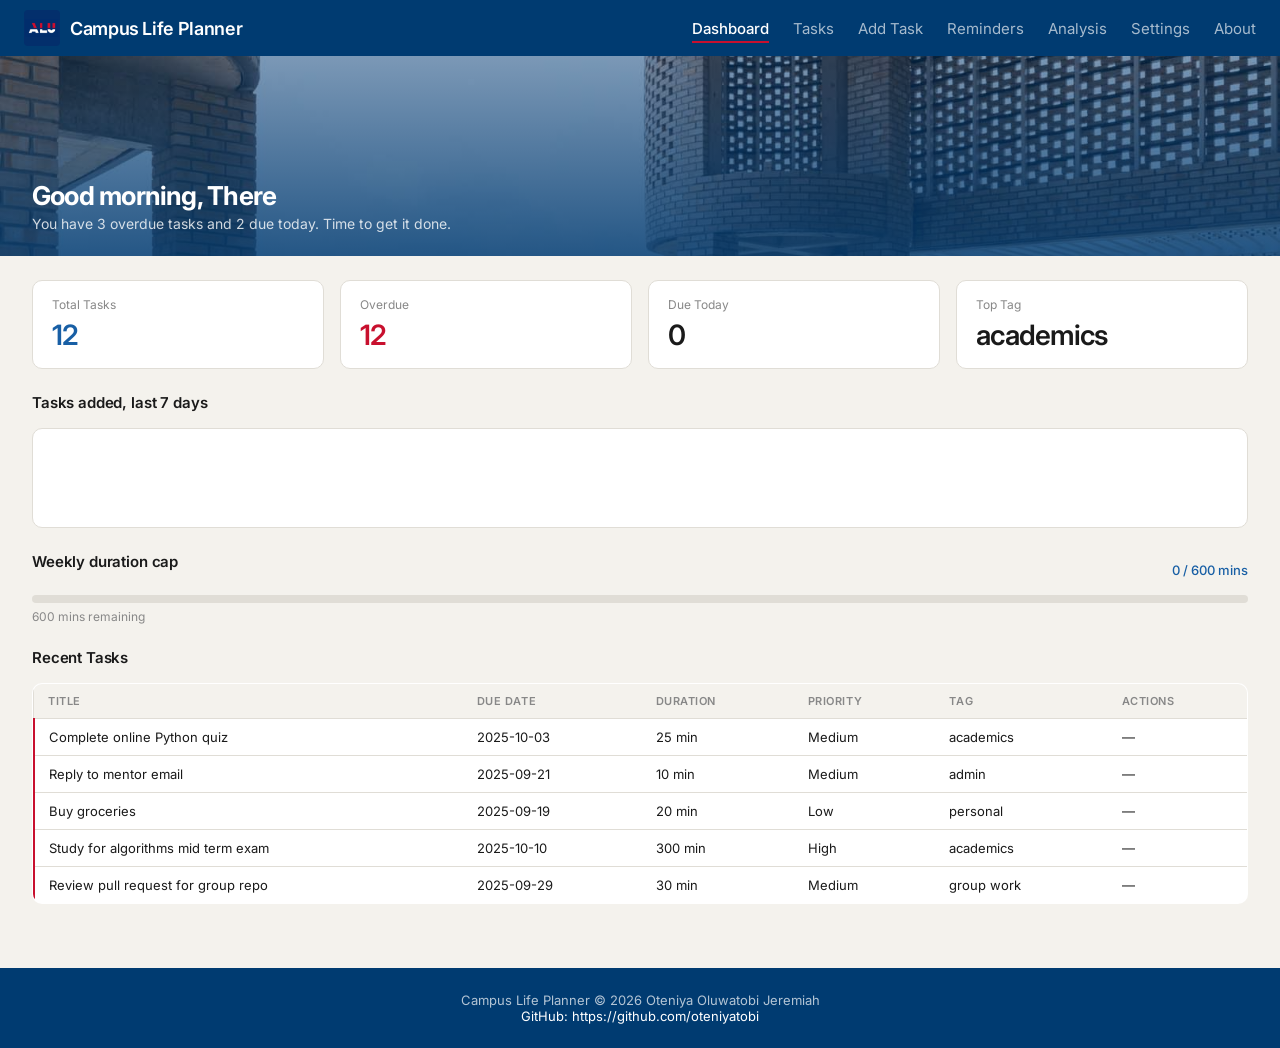
==== index.html @ 58fe84a9 "Rename Index.html to index.html" ====
<!DOCTYPE html>
<html lang="en">

<head>
    <meta charset="UTF-8">
    <meta name="viewport" content="width=device-width, initial-scale=1.0">
    <title>Campus Life Planner</title>
    <link rel="icon" type="image/png" href="images/logo.png">
    <link rel="stylesheet" href="Styles/main.css">
    <link href="https://fonts.googleapis.com/icon?family=Material+Icons" rel="stylesheet">
    <link rel="preconnect" href="https://fonts.googleapis.com">
    <link rel="preconnect" href="https://fonts.gstatic.com" crossorigin>
    <link href="https://fonts.googleapis.com/css2?family=Inter:wght@300;400;500;600;700&display=swap" rel="stylesheet">
    <link rel="stylesheet" href="Styles/responsive.css">
</head>

<body>
    <a href="#main-content" class="skip-link">Skip to content</a>

    <header>
        <nav class="navbar" role="navigation" aria-label="Main navigation">
            <div class="nav-logo">
                <img src="Images/logo.png" alt="ALU logo" class="logo">
                <span class="nav-title">Campus Life Planner</span>
            </div>
            <ul class="nav-links">
                <li><a href="#" class="nav-link active" data-page="dashboard">Dashboard</a></li>
                <li><a href="#" class="nav-link" data-page="tasks">Tasks</a></li>
                <li><a href="#" class="nav-link" data-page="add-task">Add Task</a></li>
                <li><a href="#" class="nav-link" data-page="reminders">Reminders</a></li>
                <li><a href="#" class="nav-link" data-page="analysis">Analysis</a></li>
                <li><a href="#" class="nav-link" data-page="settings">Settings</a></li>
                <li><a href="#" class="nav-link" data-page="about">About</a></li>
            </ul>
        </nav>
    </header>

    <main id="main-content">

        <section id="dashboard" class="page active" aria-label="Dashboard">

            <div class="hero">
                <img src="Images/ALU campus image.jpg" alt="ALU campus" class="hero-img">
                <div class="hero-overlay">
                    <h1 class="hero-greeting">Good morning, There</h1>
                    <p class="hero-sub">You have 3 overdue tasks and 2 due today. Time to get it done.</p>
                </div>
            </div>

            <div class="stats-container">
                <div class="stat-card">
                    <p class="stat-label">Total Tasks</p>
                    <p class="stat-value blue" id="stat-total">0</p>
                </div>
                <div class="stat-card">
                    <p class="stat-label">Overdue</p>
                    <p class="stat-value red" id="stat-overdue">0</p>
                </div>
                <div class="stat-card">
                    <p class="stat-label">Due Today</p>
                    <p class="stat-value" id="stat-today">0</p>
                </div>
                <div class="stat-card">
                    <p class="stat-label">Top Tag</p>
                    <p class="stat-value" id="stat-top-tag">—</p>
                </div>
            </div>

            <div class="chart-container">
                <h2 class="section-title">Tasks added, last 7 days</h2>
                <div class="chart-bars" id="chart-bars">
                </div>
            </div>

            <div class="cap-container">
                <div class="cap-header">
                    <h2 class="section-title">Weekly duration cap</h2>
                    <span class="cap-numbers" id="cap-numbers">0 / 600 mins</span>
                </div>
                <div class="cap-track">
                    <div class="cap-fill" id="cap-fill"></div>
                </div>
                <p class="cap-message" id="cap-message" role="status" aria-live="polite">0 mins remaining</p>
            </div>

            <div class="recent-container">
                <h2 class="section-title">Recent Tasks</h2>
                <table class="task-table" role="table">
                    <thead>
                        <tr>
                            <th scope="col">Title</th>
                            <th scope="col">Due Date</th>
                            <th scope="col">Duration</th>
                            <th scope="col">Priority</th>
                            <th scope="col">Tag</th>
                            <th scope="col">Actions</th>
                        </tr>
                    </thead>
                    <tbody id="recent-tasks-body">
                    </tbody>
                </table>
            </div>
        </section>

        <section id="tasks" class="page" aria-label="All Tasks">

            <div class="page-header">
                <h2 class="page-title">All Tasks</h2>
            </div>

            <div class="tasks-controls">
                <div class="search-wrap">
                    <span class="material-icons search-icon">search</span>
                    <input type="text" id="search-input" class="search-input" placeholder="Search tasks..."
                        aria-label="Search tasks">
                </div>
                <div class="sort-pills">
                    <button class="sort-pill active" data-sort="title">Title A-Z</button>
                    <button class="sort-pill" data-sort="dueDate">Due Date</button>
                    <button class="sort-pill" data-sort="duration">Duration</button>
                    <button class="sort-pill" data-sort="priority">Priority</button>
                    <button class="sort-pill" data-sort="tag">Tag</button>
                </div>
            </div>

            <div class="table-container">
                <table class="task-table" role="table">
                    <thead>
                        <tr>
                            <th scope="col">Title</th>
                            <th scope="col">Due Date</th>
                            <th scope="col">Duration</th>
                            <th scope="col">Priority</th>
                            <th scope="col">Tag</th>
                            <th scope="col">Actions</th>
                        </tr>
                    </thead>
                    <tbody id="tasks-body">
                    </tbody>
                </table>
            </div>
        </section>

        <section id="add-task" class="page" aria-label="Add Task">

            <div class="page-header">
                <h2 class="page-title">Add New Task</h2>
            </div>

            <div class="form-container">
                <form id="task-form" novalidate>

                    <div class="field-wrap">
                        <label for="task-title">Task Title <span aria-hidden="true">*</span></label>
                        <input type="text" id="task-title" name="title" placeholder="Enter task title"
                            aria-required="true" aria-describedby="title-error">
                        <span class="field-error" id="title-error" role="alert"></span>
                    </div>

                    <div class="field-wrap">
                        <label for="task-date">Due Date <span aria-hidden="true">*</span></label>
                        <input type="text" id="task-date" name="dueDate" placeholder="YYYY-MM-DD" aria-required="true"
                            aria-describedby="date-error">
                        <span class="field-error" id="date-error" role="alert"></span>
                    </div>

                    <div class="field-wrap">
                        <label for="task-duration">Duration (minutes) <span aria-hidden="true">*</span></label>
                        <input type="text" id="task-duration" name="duration" placeholder="e.g. 90" aria-required="true"
                            aria-describedby="duration-error">
                        <span class="field-error" id="duration-error" role="alert"></span>
                    </div>

                    <div class="field-wrap">
                        <label for="task-priority">Priority <span aria-hidden="true">*</span></label>
                        <select id="task-priority" name="priority" aria-required="true">
                            <option value="">Select priority</option>
                            <option value="High">High</option>
                            <option value="Medium">Medium</option>
                            <option value="Low">Low</option>
                        </select>
                        <span class="field-error" id="priority-error" role="alert"></span>
                    </div>

                    <div class="field-wrap">
                        <label for="task-tag">Tag <span aria-hidden="true">*</span></label>
                        <input type="text" id="task-tag" name="tag" placeholder="e.g. academics" aria-required="true"
                            aria-describedby="tag-error">
                        <span class="field-error" id="tag-error" role="alert"></span>
                    </div>

                    <div class="field-wrap">
                        <label for="task-reminder">Reminder (optional)</label>
                        <select id="task-reminder" name="reminder">
                            <option value="">No reminder</option>
                            <option value="1">1 day before</option>
                            <option value="2">2 days before</option>
                            <option value="7">1 week before</option>
                        </select>
                    </div>

                    <div class="form-buttons">
                        <button type="submit" class="btn-primary">
                            <span class="material-icons">check</span>
                            Save Task
                        </button>
                        <button type="button" class="btn-ghost" id="cancel-btn">
                            Cancel
                        </button>
                    </div>

                    <p id="form-status" role="status" aria-live="polite"></p>

                </form>
            </div>

        </section>

        <section id="reminders" class="page" aria-label="Reminders">

            <div class="page-banner">
                <img src="Images/ALU campus2.jpg" alt="ALU campus" class="banner-img">
                <div class="banner-overlay">
                    <span class="material-icons banner-icon">notifications</span>
                    <div>
                        <h2 class="banner-title">Reminders</h2>
                        <p class="banner-sub">Stay on top of what is coming up</p>
                    </div>
                </div>
            </div>

            <div class="page-header">
                <h2 class="page-title">Upcoming and Overdue</h2>
            </div>

            <div class="reminders-container">
                <div id="reminders-list"></div>
                <div class="empty-state" id="reminders-empty" style="display:none;">
                    <span class="material-icons empty-icon">notifications_none</span>
                    <p>No reminders yet. Add a task to get started.</p>
                </div>
            </div>

        </section>

        <section id="analysis" class="page" aria-label="Analysis">

            <div class="page-banner">
                <img src="Images/ALU campus2.jpg" alt="ALU campus" class="banner-img">
                <div class="banner-overlay">
                    <span class="material-icons banner-icon">bar_chart</span>
                    <div>
                        <h2 class="banner-title">Analysis</h2>
                        <p class="banner-sub">Patterns from your past tasks</p>
                    </div>
                </div>
            </div>

            <div class="page-header">
                <h2 class="page-title">Your Task History</h2>
            </div>

            <div class="analysis-container">

                <div class="analysis-grid">
                    <div class="analysis-card">
                        <h3 class="card-title">Tasks by Tag</h3>
                        <div id="tag-chart"></div>
                    </div>
                    <div class="analysis-card">
                        <h3 class="card-title">Tasks by Priority</h3>
                        <div id="priority-chart"></div>
                    </div>
                </div>

                <div class="analysis-card full-width">
                    <h3 class="card-title">Completion Trend, last 4 weeks</h3>
                    <div class="chart-bars" id="trend-chart"></div>
                </div>

                <div class="analysis-card full-width">
                    <h3 class="card-title">Overdue History</h3>
                    <table class="task-table" role="table">
                        <thead>
                            <tr>
                                <th scope="col">Title</th>
                                <th scope="col">Due Date</th>
                                <th scope="col">Duration</th>
                                <th scope="col">Priority</th>
                                <th scope="col">Tag</th>
                            </tr>
                        </thead>
                        <tbody id="overdue-body"></tbody>
                    </table>
                    <div class="empty-state" id="overdue-empty" style="display:none;">
                        <span class="material-icons empty-icon">check_circle</span>
                        <p>No overdue tasks. Great job!</p>
                    </div>
                </div>

            </div>

        </section>

        <section id="settings" class="page" aria-label="Settings">

            <div class="page-header">
                <h2 class="page-title">Settings</h2>
            </div>

            <div class="settings-container">

                <!-- Duration Cap -->
                <div class="settings-card">
                    <h3 class="card-title">Weekly Duration Cap</h3>
                    <div class="field-wrap">
                        <label for="cap-input">Cap (minutes)</label>
                        <input type="number" id="cap-input" value="600" min="0">
                    </div>
                    <button class="btn-primary" id="save-cap-btn">
                        <span class="material-icons">save</span>
                        Save Cap
                    </button>
                </div>

                <!-- Export -->
                <div class="settings-card">
                    <h3 class="card-title">Export Tasks</h3>
                    <p>Download all your tasks as a JSON file.</p>
                    <button class="btn-primary" id="export-btn">
                        <span class="material-icons">download</span>
                        Export JSON
                    </button>
                </div>

                <!-- Import -->
                <div class="settings-card">
                    <h3 class="card-title">Import Tasks</h3>
                    <p>Load tasks from a JSON file. This will replace your current tasks.</p>
                    <input type="file" id="import-input" accept=".json" style="display:none">
                    <button class="btn-primary" id="import-btn">
                        <span class="material-icons">upload</span>
                        Import JSON
                    </button>
                    <p id="import-status" role="status" aria-live="polite"></p>
                </div>

            </div>

        </section>

        <section id="about" class="page" aria-label="About">

            <div class="page-banner">
                <img src="Images/ALU campus image.jpg" alt="ALU campus" class="banner-img">
                <div class="banner-overlay">
                    <span class="material-icons banner-icon">info</span>
                    <div>
                        <h2 class="banner-title">About</h2>
                        <p class="banner-sub">Campus Life Planner</p>
                    </div>
                </div>
            </div>

            <div class="about-container">

                <div class="about-card">
                    <h3 class="card-title">What is this?</h3>
                    <p>Campus Life Planner is a task management app built specifically for university students. It helps
                        you track assignments, events, and personal tasks, all in one place, with no sign-up required.
                    </p>
                </div>

                <div class="about-card">
                    <h3 class="card-title">Why I built it</h3>
                    <p>This app was built as a summative assignment for the Frontend Web Development module at African
                        Leadership University (ALU), Kigali, Rwanda. The goal was to build a fully functional,
                        accessible, and responsive web app using only vanilla HTML, CSS, and JavaScript.</p>
                </div>

                <div class="about-card">
                    <h3 class="card-title">Developer</h3>
                    <p><strong>Oteniya Oluwatobi Jeremiah</strong></p>
                    <p>Software Engineering Student @ African Leadership University</p>
                    <p>GitHub: <a href="https://github.com/oteniyatobi" target="_blank">github.com/oteniyatobi</a></p>
                    <p>Email: t.oteniya@alustudent.com</p>
                </div>

            </div>

        </section>

    </main>

    <footer>
        <p>Campus Life Planner &copy; 2026 Oteniya Oluwatobi Jeremiah</p>
        <p>
            <a href="https://github.com/oteniyatobi">GitHub: https://github.com/oteniyatobi</a>
        </p>
    </footer>

    <script type="module" src="Scripts/main.js"></script>
</body>

</html>
---- Styles/main.css ----
* {
  margin: 0;
  padding: 0;
  box-sizing: border-box;
}

body {
  font-family: 'Inter', -apple-system, BlinkMacSystemFont, sans-serif;
  font-size: 14px;
  background: #F4F2ED;
  color: #1a1a1a;
  -webkit-font-smoothing: antialiased; 
}

@import url('https://fonts.googleapis.com/css2?family=Inter:wght@300;400;500;600;700&display=swap');

.skip-link {
  position: absolute;
  top: -100%;
  left: 1rem;
  background: #C8102E;
  color: #fff;
  padding: 0.5rem 1rem;
  border-radius: 4px;
  font-size: 18px;
  z-index: 9999;
}

.skip-link:focus {
  top: 1rem;
}

.navbar {
  background: #003B71;
  height: 56px;
  display: flex;
  align-items: center;
  justify-content: space-between;
  padding: 0 1.5rem;
  position: sticky;
  top: 0;
  z-index: 100;
}

.nav-logo {
  display: flex;
  align-items: center;
  gap: 10px;
}

.logo {
  width: 36px;
  height: 36px;
  object-fit: contain;
  border-radius: 4px;
}

.nav-title {
  color: #fff;
  font-size: 18px;
  font-weight: 600;
  letter-spacing: -0.02em;
}

.nav-links {
  display: flex;
  list-style: none;
  gap: 1.5rem;
  align-items: center;
}

.nav-link {
  color: rgba(255, 255, 255, 0.65);
  text-decoration: none;
  font-size: 15px;
  font-weight: 400;
  padding-bottom: 3px;
  transition: color 0.2s;
}

.nav-link:hover {
  color: #fff;
}

.nav-link.active {
  color: #fff;
  font-weight: 500;
  border-bottom: 2px solid #C8102E;
}

.page {
  display: none;
}

.page.active {
  display: block;
}

.hero {
  position: relative;
  height: 200px;
  overflow: hidden;
}

.hero-img {
  width: 100%;
  height: 100%;
  object-fit: cover;
  object-position: center 40%;
}

.hero-overlay {
  position: absolute;
  inset: 0;
  background: linear-gradient(to bottom, rgba(0,59,113,0.5) 0%, rgba(0,59,113,0.85) 100%);
  display: flex;
  flex-direction: column;
  justify-content: flex-end;
  padding: 1.5rem 2rem;
}

.hero-greeting {
  font-size: 26px;
  font-weight: 700;
  color: #fff;
  letter-spacing: -0.03em;
  margin-bottom: 4px;
}

.hero-sub {
  font-size: 14px;
  color: rgba(255, 255, 255, 0.8);
}

/*STAT CARDS*/
.stats-container {
  display: grid;
  grid-template-columns: repeat(4, 1fr);
  gap: 1rem;
  padding: 1.5rem 2rem;
}

.stat-card {
  background: #fff;
  border: 0.5px solid #e0ddd6;
  border-radius: 10px;
  padding: 1rem 1.2rem;
}

.stat-label {
  font-size: 12px;
  color: #888;
  margin-bottom: 6px;
}

.stat-value {
  font-size: 28px;
  font-weight: 600;
  color: #1a1a1a;
  letter-spacing: -0.03em;
}

.stat-value.blue {
  color: #185FA5;
}

.stat-value.red {
  color: #C8102E;
}
/* CHART */
.chart-container {
  padding: 0 2rem 1.5rem;
}

.section-title {
  font-size: 15px;
  font-weight: 600;
  color: #1a1a1a;
  margin-bottom: 1rem;
  letter-spacing: -0.01em;
}

.chart-bars {
  display: flex;
  align-items: flex-end;
  gap: 8px;
  height: 100px;
  background: #fff;
  border: 0.5px solid #e0ddd6;
  border-radius: 10px;
  padding: 1rem;
}

/*CAP BAR*/
.cap-container {
  padding: 0 2rem 1.5rem;
}

.cap-header {
  display: flex;
  justify-content: space-between;
  align-items: center;
  margin-bottom: 8px;
}

.cap-numbers {
  font-size: 13px;
  font-weight: 500;
  color: #185FA5;
}

.cap-track {
  height: 8px;
  background: #e0ddd6;
  border-radius: 4px;
  overflow: hidden;
  margin-bottom: 6px;
}

.cap-fill {
  height: 100%;
  width: 0%;
  background: #185FA5;
  border-radius: 4px;
  transition: width 0.4s ease;
}

.cap-message {
  font-size: 12px;
  color: #888;
}

/*RECENT TASKS TABLE*/
.recent-container {
  padding: 0 2rem 2rem;
}

.task-table {
  width: 100%;
  border-collapse: collapse;
  background: #fff;
  border: 0.5px solid #e0ddd6;
  border-radius: 10px;
  overflow: hidden;
}

.task-table th {
  background: #F4F2ED;
  padding: 10px 14px;
  text-align: left;
  font-size: 11px;
  font-weight: 600;
  color: #888;
  text-transform: uppercase;
  letter-spacing: 0.05em;
}

.task-table td {
  padding: 10px 14px;
  font-size: 13px;
  color: #1a1a1a;
  border-top: 0.5px solid #e0ddd6;
}

.task-table tr:hover td {
  background: #F4F2ED;
}

/*PAGE HEADER*/
.page-header {
  padding: 1.5rem 2rem 0;
}

.page-title {
  font-size: 22px;
  font-weight: 700;
  color: #1a1a1a;
  letter-spacing: -0.02em;
}

/*TASKS CONTROLS*/
.tasks-controls {
  display: flex;
  align-items: center;
  justify-content: space-between;
  padding: 1rem 2rem;
  gap: 1rem;
}

.search-wrap {
  position: relative;
  flex: 1;
  max-width: 400px;
}

.search-icon {
  position: absolute;
  left: 10px;
  top: 50%;
  transform: translateY(-50%);
  color: #888;
  font-size: 18px;
}

.search-input {
  width: 100%;
  height: 38px;
  border: 0.5px solid #e0ddd6;
  border-radius: 8px;
  padding: 0 10px 0 36px;
  font-size: 14px;
  font-family: 'Inter', sans-serif;
  background: #fff;
  color: #1a1a1a;
  outline: none;
  transition: border-color 0.2s;
}

.search-input:focus {
  border-color: #003B71;
}

/*SORT PILLS*/
.sort-pills {
  display: flex;
  gap: 6px;
  flex-wrap: wrap;
}

.sort-pill {
  font-size: 12px;
  padding: 5px 12px;
  border-radius: 20px;
  border: 0.5px solid #e0ddd6;
  background: #fff;
  color: #888;
  cursor: pointer;
  font-family: 'Inter', sans-serif;
  transition: all 0.2s;
}

.sort-pill:hover {
  border-color: #003B71;
  color: #003B71;
}

.sort-pill.active {
  background: #003B71;
  color: #fff;
  border-color: #003B71;
}

/*TABLE CONTAINER*/
.table-container {
  padding: 0 2rem 2rem;
}
/* ===== FORM ===== */
.form-container {
  padding: 1.5rem 2rem;
  max-width: 600px;
}

.field-wrap {
  display: flex;
  flex-direction: column;
  gap: 5px;
  margin-bottom: 1.2rem;
}

.field-wrap label {
  font-size: 13px;
  font-weight: 500;
  color: #1a1a1a;
}

.field-wrap input,
.field-wrap select {
  height: 40px;
  border: 0.5px solid #e0ddd6;
  border-radius: 8px;
  padding: 0 12px;
  font-size: 14px;
  font-family: 'Inter', sans-serif;
  background: #fff;
  color: #1a1a1a;
  outline: none;
  transition: border-color 0.2s;
}

.field-wrap input:focus,
.field-wrap select:focus {
  border-color: #003B71;
}

.field-error {
  font-size: 11px;
  color: #C8102E;
  min-height: 16px;
}

/* ===== BUTTONS ===== */
.form-buttons {
  display: flex;
  gap: 10px;
  margin-top: 1.5rem;
}

.btn-primary {
  display: flex;
  align-items: center;
  gap: 6px;
  background: #C8102E;
  color: #fff;
  border: none;
  border-radius: 8px;
  padding: 10px 20px;
  font-size: 14px;
  font-weight: 500;
  font-family: 'Inter', sans-serif;
  cursor: pointer;
  transition: background 0.2s;
}

.btn-primary:hover {
  background: #a50d26;
}

.btn-primary .material-icons {
  font-size: 18px;
}

.btn-ghost {
  background: transparent;
  color: #888;
  border: 0.5px solid #e0ddd6;
  border-radius: 8px;
  padding: 10px 20px;
  font-size: 14px;
  font-family: 'Inter', sans-serif;
  cursor: pointer;
  transition: all 0.2s;
}

.btn-ghost:hover {
  border-color: #003B71;
  color: #003B71;
}

/* ===== FOOTER ===== */
footer {
  background: #003B71;
  color: rgba(255, 255, 255, 0.7);
  text-align: center;
  padding: 1.5rem 2rem;
  font-size: 13px;
  margin-top: 2rem;
}

footer a {
  color: #fff;
  text-decoration: none;
}

footer a:hover {
  text-decoration: underline;
}

/* ===== PAGE BANNER ===== */
.page-banner {
  position: relative;
  height: 120px;
  overflow: hidden;
}

.banner-img {
  width: 100%;
  height: 100%;
  object-fit: cover;
  object-position: center 60%;
}

.banner-overlay {
  position: absolute;
  inset: 0;
  background: linear-gradient(to bottom, rgba(0,59,113,0.5) 0%, rgba(0,59,113,0.85) 100%);
  display: flex;
  align-items: center;
  padding: 0 2rem;
  gap: 1rem;
}

.banner-icon {
  font-size: 32px;
  color: #fff;
}

.banner-title {
  font-size: 18px;
  font-weight: 600;
  color: #fff;
}

.banner-sub {
  font-size: 12px;
  color: rgba(255,255,255,0.75);
}

/* ===== REMINDERS ===== */
.reminders-container {
  padding: 0 2rem 2rem;
}

.reminder-card {
  background: #fff;
  border: 0.5px solid #e0ddd6;
  border-left: 3px solid #C8102E;
  border-radius: 10px;
  padding: 0.75rem 1rem;
  margin-bottom: 8px;
  display: flex;
  align-items: center;
  gap: 12px;
}

.reminder-card.upcoming {
  border-left-color: #185FA5;
}

.reminder-card.done {
  opacity: 0.5;
  border-left-color: #e0ddd6;
}

.reminder-icon {
  width: 36px;
  height: 36px;
  border-radius: 50%;
  background: rgba(200,16,46,0.1);
  display: flex;
  align-items: center;
  justify-content: center;
  color: #C8102E;
  flex-shrink: 0;
}

.reminder-icon.blue {
  background: rgba(24,95,165,0.1);
  color: #185FA5;
}

.reminder-body {
  flex: 1;
}

.reminder-title {
  font-size: 13px;
  font-weight: 500;
  color: #1a1a1a;
  margin-bottom: 2px;
}

.reminder-sub {
  font-size: 11px;
  color: #888;
}

.reminder-time {
  font-size: 11px;
  color: #888;
  flex-shrink: 0;
}

/* ===== EMPTY STATE ===== */
.empty-state {
  text-align: center;
  padding: 3rem;
  color: #888;
}

.empty-icon {
  font-size: 48px;
  color: #e0ddd6;
  display: block;
  margin-bottom: 0.5rem;
}
/* ===== ANALYSIS ===== */
.analysis-container {
  padding: 0 2rem 2rem;
}

.analysis-grid {
  display: grid;
  grid-template-columns: 1fr 1fr;
  gap: 1rem;
  margin-bottom: 1rem;
}

.analysis-card {
  background: #fff;
  border: 0.5px solid #e0ddd6;
  border-radius: 10px;
  padding: 1.2rem;
}

.analysis-card.full-width {
  grid-column: 1 / -1;
  margin-bottom: 1rem;
}

.card-title {
  font-size: 13px;
  font-weight: 600;
  color: #1a1a1a;
  margin-bottom: 1rem;
  letter-spacing: -0.01em;
}

/* Priority bars */
.priority-bar-wrap {
  margin-bottom: 10px;
}

.priority-bar-label {
  display: flex;
  justify-content: space-between;
  font-size: 12px;
  color: #888;
  margin-bottom: 4px;
}

.priority-track {
  height: 6px;
  background: #e0ddd6;
  border-radius: 3px;
  overflow: hidden;
}

.priority-fill {
  height: 100%;
  border-radius: 3px;
}

.priority-fill.high { background: #C8102E; }
.priority-fill.medium { background: #BA7517; }
.priority-fill.low { background: #185FA5; }

/* ===== ABOUT ===== */
.about-container {
  padding: 1.5rem 2rem 2rem;
  display: flex;
  flex-direction: column;
  gap: 1rem;
  max-width: 700px;
}

.about-card {
  background: #fff;
  border: 0.5px solid #e0ddd6;
  border-radius: 10px;
  padding: 1.2rem;
}

.about-card p {
  font-size: 14px;
  color: #444;
  line-height: 1.7;
  margin-bottom: 6px;
}

.about-card a {
  color: #003B71;
  text-decoration: none;
}

.about-card a:hover {
  text-decoration: underline;
}
/* ===== HIGHLIGHT ===== */
mark {
  background: #FFF3CD;
  color: #1a1a1a;
  padding: 1px 2px;
  border-radius: 2px;
}
/* ===== SETTINGS ===== */
.settings-container {
  padding: 1.5rem 2rem 2rem;
  display: flex;
  flex-direction: column;
  gap: 1rem;
  max-width: 600px;
}

.settings-card {
  background: #fff;
  border: 0.5px solid #e0ddd6;
  border-radius: 10px;
  padding: 1.2rem;
}

.settings-card p {
  font-size: 13px;
  color: #888;
  margin-bottom: 1rem;
}

.settings-card input[type="number"] {
  width: 150px;
}
/* ===== ANIMATIONS ===== */
@media (prefers-reduced-motion: no-preference) {

  .page.active {
    animation: fadeIn 0.3s ease;
  }

  @keyframes fadeIn {
    from { opacity: 0; transform: translateY(8px); }
    to { opacity: 1; transform: translateY(0); }
  }

  .stat-card {
    transition: transform 0.2s ease, box-shadow 0.2s ease;
  }

  .stat-card:hover {
    transform: translateY(-2px);
    box-shadow: 0 4px 12px rgba(0,0,0,0.08);
  }

  .btn-primary {
    transition: background 0.2s ease, transform 0.1s ease;
  }

  .btn-primary:active {
    transform: scale(0.97);
  }

  .cap-fill {
    transition: width 0.6s ease;
  }

  .nav-link {
    transition: color 0.2s ease;
  }

  .reminder-card {
    transition: transform 0.2s ease;
  }

  .reminder-card:hover {
    transform: translateX(4px);
  }
}
---- Styles/responsive.css ----
/* ===== RESPONSIVE CSS ===== */

/* ===== TABLET (768px) ===== */
@media (max-width: 768px) {

  .navbar {
    flex-wrap: wrap;
    height: auto;
    padding: 0.75rem 1rem;
    gap: 0.5rem;
  }

  .nav-links {
    position: static;
    transform: none;
    flex-wrap: wrap;
    gap: 0.75rem;
    width: 100%;
    justify-content: center;
  }

  .nav-link {
    font-size: 13px;
  }

  .stats-container {
    grid-template-columns: repeat(2, 1fr);
  }

  .analysis-grid {
    grid-template-columns: 1fr;
  }

  .tasks-controls {
    flex-direction: column;
    align-items: flex-start;
  }

  .search-wrap {
    max-width: 100%;
    width: 100%;
  }

  .form-container {
    max-width: 100%;
  }

  .form-grid {
    grid-template-columns: 1fr;
  }

  .hero {
    height: 160px;
  }

  .hero-greeting {
    font-size: 20px;
  }
}

/* ===== MOBILE (360px) ===== */
@media (max-width: 360px) {

  .navbar {
    padding: 0.5rem 0.75rem;
  }

  .nav-title {
    font-size: 14px;
  }

  .nav-link {
    font-size: 11px;
  }

  .nav-link .material-icons {
    display: none;
  }

  .stats-container {
    grid-template-columns: 1fr;
    padding: 1rem;
  }

  .stat-value {
    font-size: 22px;
  }

  .hero {
    height: 130px;
  }

  .hero-greeting {
    font-size: 17px;
  }

  .hero-sub {
    font-size: 12px;
  }

  .task-table thead {
    display: none;
  }

  .task-table tr {
    display: block;
    margin-bottom: 1rem;
    border: 0.5px solid #e0ddd6;
    border-radius: 10px;
    padding: 0.75rem;
  }

  .task-table td {
    display: block;
    text-align: right;
    padding: 5px 10px;
    position: relative;
  }

  .task-table td::before {
    content: attr(data-label);
    position: absolute;
    left: 10px;
    font-weight: 600;
    font-size: 11px;
    color: #888;
    text-transform: uppercase;
  }

  .chart-container,
  .cap-container,
  .recent-container,
  .table-container,
  .analysis-container,
  .reminders-container,
  .about-container,
  .settings-container {
    padding: 0 1rem 1.5rem;
  }

  .page-header {
    padding: 1rem 1rem 0;
  }

  .sort-pills {
    gap: 4px;
  }

  .sort-pill {
    font-size: 10px;
    padding: 3px 8px;
  }
}

/* ===== DESKTOP (1024px+) ===== */
@media (min-width: 1024px) {
  .stats-container {
    grid-template-columns: repeat(4, 1fr);
  }

  .form-container {
    max-width: 600px;
  }

  .analysis-grid {
    grid-template-columns: 1fr 1fr;
  }
}
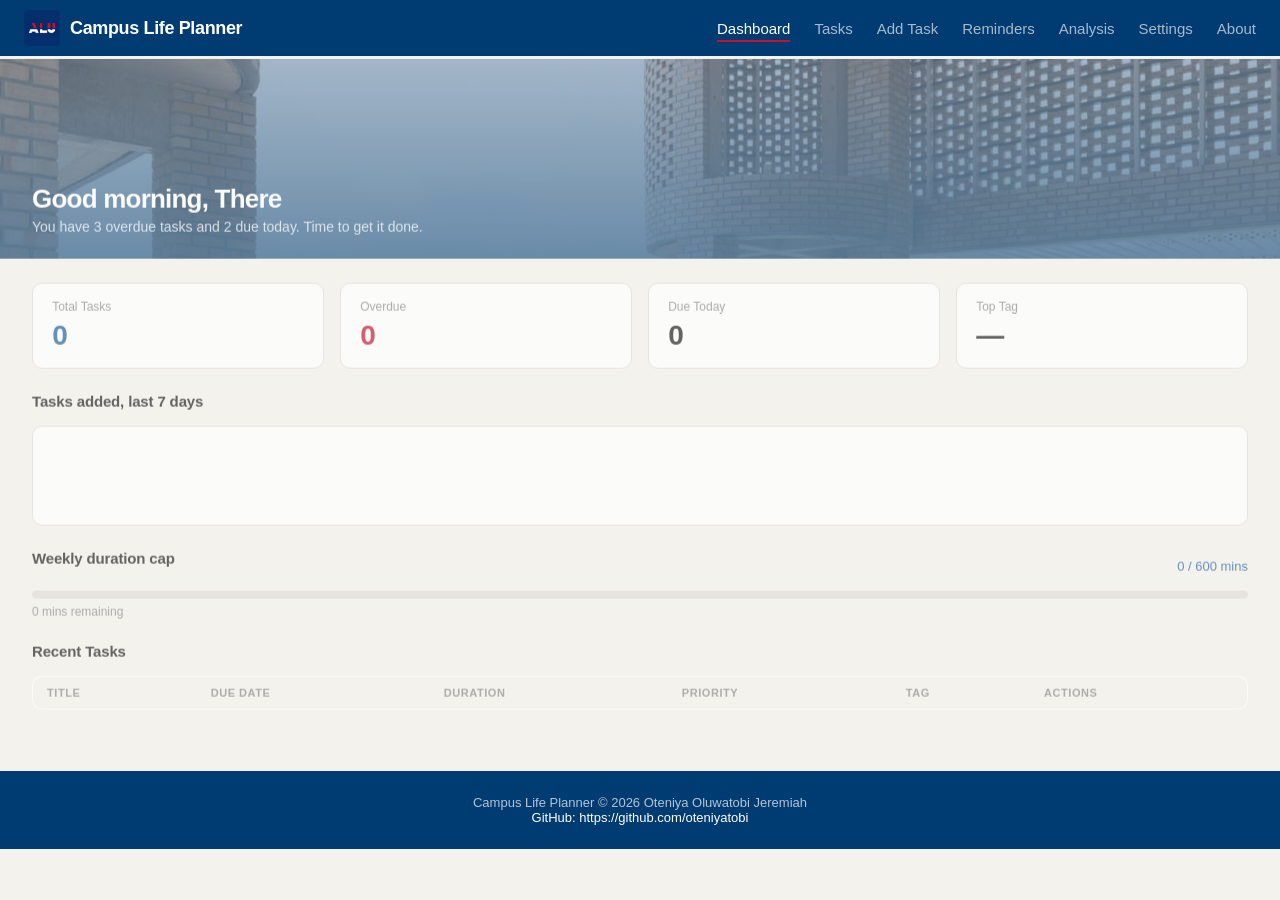
==== commit 798b8e04: "Merge branch 'main' of https://github.com/oteniyatobi/campus-life-planner" ====
--- a/index.html
+++ b/index.html
@@ -309,8 +309,6 @@
             </div>
 
             <div class="settings-container">
-
-                <!-- Duration Cap -->
                 <div class="settings-card">
                     <h3 class="card-title">Weekly Duration Cap</h3>
                     <div class="field-wrap">
@@ -323,7 +321,6 @@
                     </button>
                 </div>
 
-                <!-- Export -->
                 <div class="settings-card">
                     <h3 class="card-title">Export Tasks</h3>
                     <p>Download all your tasks as a JSON file.</p>
@@ -332,8 +329,7 @@
                         Export JSON
                     </button>
                 </div>
-
-                <!-- Import -->
+                
                 <div class="settings-card">
                     <h3 class="card-title">Import Tasks</h3>
                     <p>Load tasks from a JSON file. This will replace your current tasks.</p>
--- a/Styles/main.css
+++ b/Styles/main.css
@@ -354,7 +354,7 @@
 .table-container {
   padding: 0 2rem 2rem;
 }
-/* ===== FORM ===== */
+/*FORM*/
 .form-container {
   padding: 1.5rem 2rem;
   max-width: 600px;
@@ -398,7 +398,7 @@
   min-height: 16px;
 }
 
-/* ===== BUTTONS ===== */
+/*BUTTONS*/
 .form-buttons {
   display: flex;
   gap: 10px;
@@ -446,7 +446,7 @@
   color: #003B71;
 }
 
-/* ===== FOOTER ===== */
+/*FOOTER */
 footer {
   background: #003B71;
   color: rgba(255, 255, 255, 0.7);
@@ -465,7 +465,7 @@
   text-decoration: underline;
 }
 
-/* ===== PAGE BANNER ===== */
+/*PAGE BANNER*/
 .page-banner {
   position: relative;
   height: 120px;
@@ -505,7 +505,7 @@
   color: rgba(255,255,255,0.75);
 }
 
-/* ===== REMINDERS ===== */
+/*REMINDERS*/
 .reminders-container {
   padding: 0 2rem 2rem;
 }
@@ -570,7 +570,7 @@
   flex-shrink: 0;
 }
 
-/* ===== EMPTY STATE ===== */
+/*EMPTY STATE*/
 .empty-state {
   text-align: center;
   padding: 3rem;
@@ -583,7 +583,7 @@
   display: block;
   margin-bottom: 0.5rem;
 }
-/* ===== ANALYSIS ===== */
+/*ANALYSIS*/
 .analysis-container {
   padding: 0 2rem 2rem;
 }
@@ -644,7 +644,7 @@
 .priority-fill.medium { background: #BA7517; }
 .priority-fill.low { background: #185FA5; }
 
-/* ===== ABOUT ===== */
+/*ABOUT*/
 .about-container {
   padding: 1.5rem 2rem 2rem;
   display: flex;
@@ -675,14 +675,14 @@
 .about-card a:hover {
   text-decoration: underline;
 }
-/* ===== HIGHLIGHT ===== */
+/*HIGHLIGHT*/
 mark {
   background: #FFF3CD;
   color: #1a1a1a;
   padding: 1px 2px;
   border-radius: 2px;
 }
-/* ===== SETTINGS ===== */
+/*SETTINGS*/
 .settings-container {
   padding: 1.5rem 2rem 2rem;
   display: flex;
@@ -707,7 +707,7 @@
 .settings-card input[type="number"] {
   width: 150px;
 }
-/* ===== ANIMATIONS ===== */
+/*ANIMATIONS*/
 @media (prefers-reduced-motion: no-preference) {
 
   .page.active {
@@ -751,4 +751,4 @@
   .reminder-card:hover {
     transform: translateX(4px);
   }
-}+}
--- a/Styles/responsive.css
+++ b/Styles/responsive.css
@@ -1,6 +1,4 @@
-/* ===== RESPONSIVE CSS ===== */
-
-/* ===== TABLET (768px) ===== */
+/*TABLET (768px)*/
 @media (max-width: 768px) {
 
   .navbar {
@@ -58,7 +56,7 @@
   }
 }
 
-/* ===== MOBILE (360px) ===== */
+/*MOBILE (360px)*/
 @media (max-width: 360px) {
 
   .navbar {
@@ -152,7 +150,7 @@
   }
 }
 
-/* ===== DESKTOP (1024px+) ===== */
+/*DESKTOP (1024px+)*/
 @media (min-width: 1024px) {
   .stats-container {
     grid-template-columns: repeat(4, 1fr);
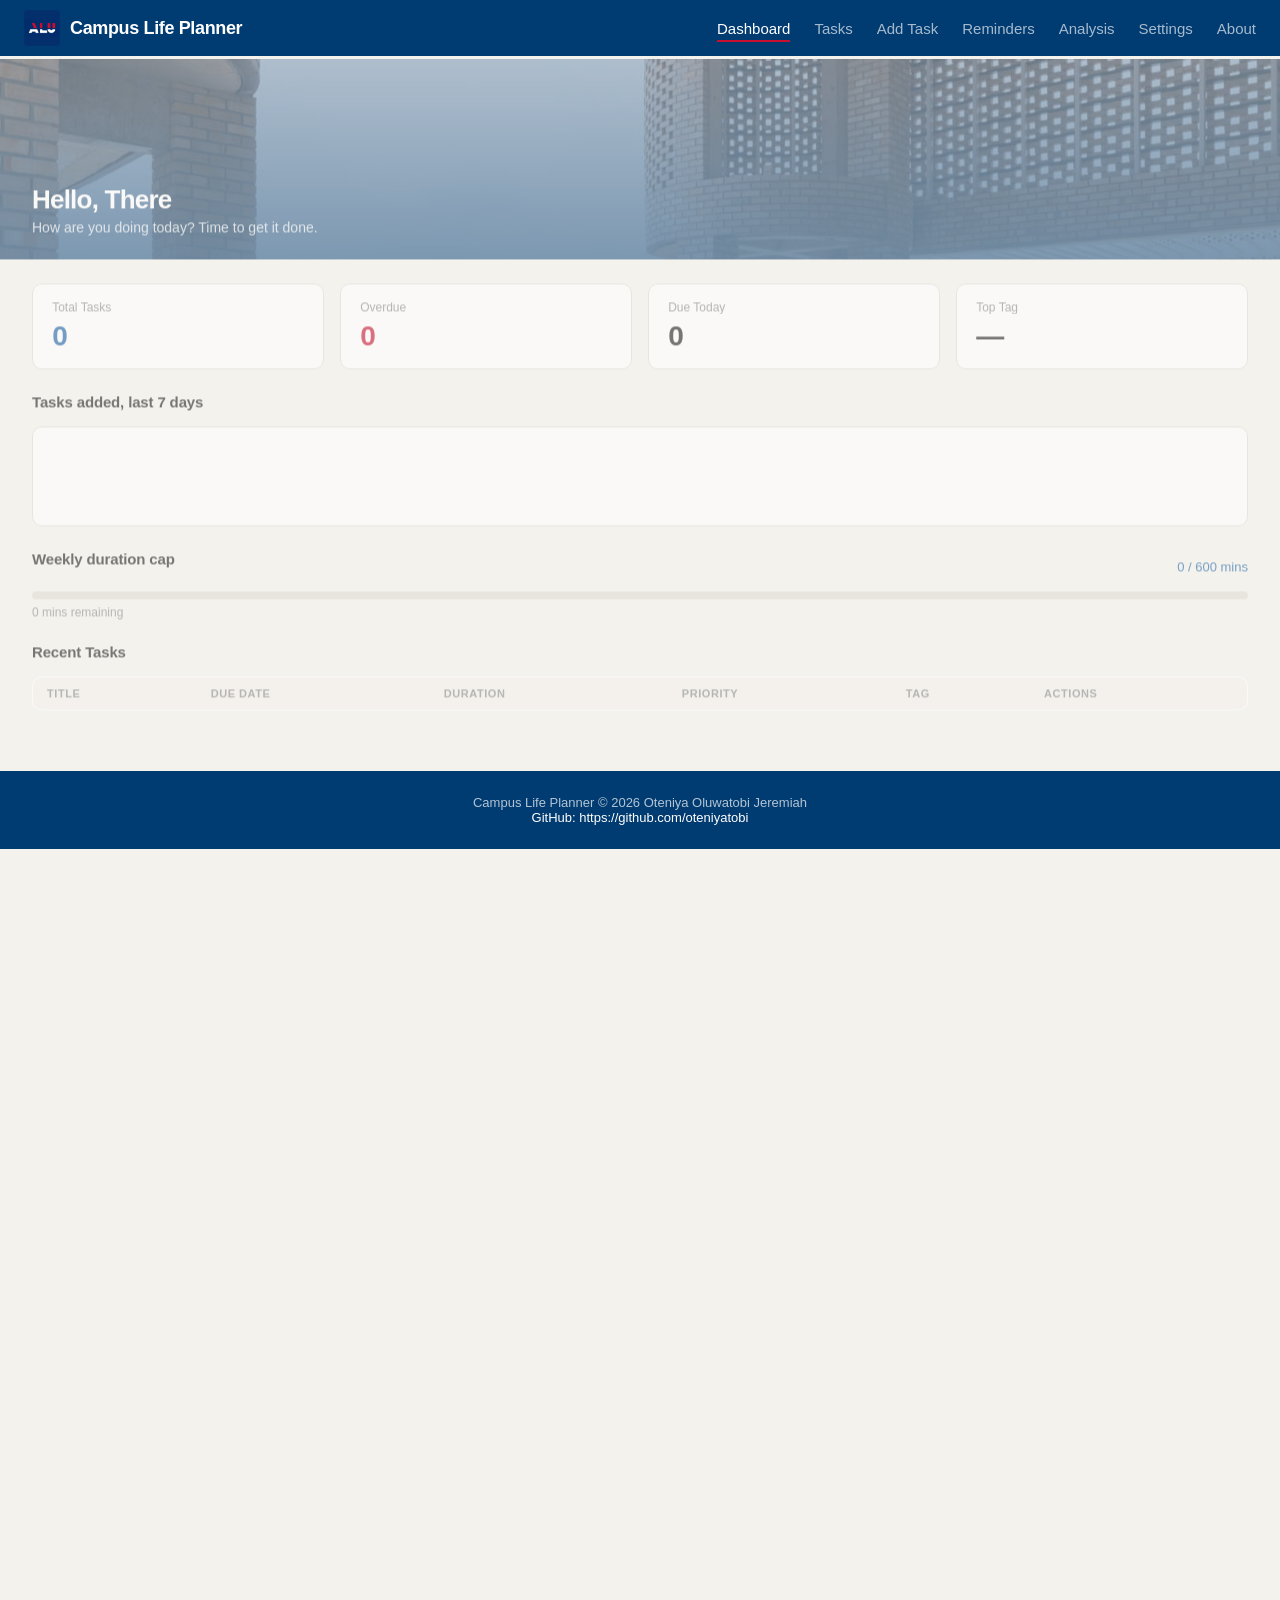
==== commit d89c71c9: "fixed errors" ====
--- a/index.html
+++ b/index.html
@@ -42,8 +42,8 @@
             <div class="hero">
                 <img src="Images/ALU campus image.jpg" alt="ALU campus" class="hero-img">
                 <div class="hero-overlay">
-                    <h1 class="hero-greeting">Good morning, There</h1>
-                    <p class="hero-sub">You have 3 overdue tasks and 2 due today. Time to get it done.</p>
+                    <h1 class="hero-greeting">Hello, There</h1>
+                    <p class="hero-sub">How are you doing today? Time to get it done.</p>
                 </div>
             </div>
 
@@ -329,7 +329,7 @@
                         Export JSON
                     </button>
                 </div>
-                
+
                 <div class="settings-card">
                     <h3 class="card-title">Import Tasks</h3>
                     <p>Load tasks from a JSON file. This will replace your current tasks.</p>
--- a/Styles/responsive.css
+++ b/Styles/responsive.css
@@ -1,4 +1,4 @@
-/*TABLET (768px)*/
+/* ===== TABLET (768px) ===== */
 @media (max-width: 768px) {
 
   .navbar {
@@ -12,17 +12,22 @@
     position: static;
     transform: none;
     flex-wrap: wrap;
-    gap: 0.75rem;
+    gap: 0.5rem;
     width: 100%;
     justify-content: center;
   }
 
   .nav-link {
-    font-size: 13px;
+    font-size: 12px;
+  }
+
+  .nav-link .material-icons {
+    font-size: 15px;
   }
 
   .stats-container {
     grid-template-columns: repeat(2, 1fr);
+    padding: 1rem;
   }
 
   .analysis-grid {
@@ -32,6 +37,7 @@
   .tasks-controls {
     flex-direction: column;
     align-items: flex-start;
+    padding: 0.75rem 1rem;
   }
 
   .search-wrap {
@@ -41,88 +47,15 @@
 
   .form-container {
     max-width: 100%;
-  }
-
-  .form-grid {
-    grid-template-columns: 1fr;
+    padding: 1rem;
   }
 
   .hero {
-    height: 160px;
+    height: 150px;
   }
 
   .hero-greeting {
-    font-size: 20px;
-  }
-}
-
-/*MOBILE (360px)*/
-@media (max-width: 360px) {
-
-  .navbar {
-    padding: 0.5rem 0.75rem;
-  }
-
-  .nav-title {
-    font-size: 14px;
-  }
-
-  .nav-link {
-    font-size: 11px;
-  }
-
-  .nav-link .material-icons {
-    display: none;
-  }
-
-  .stats-container {
-    grid-template-columns: 1fr;
-    padding: 1rem;
-  }
-
-  .stat-value {
-    font-size: 22px;
-  }
-
-  .hero {
-    height: 130px;
-  }
-
-  .hero-greeting {
-    font-size: 17px;
-  }
-
-  .hero-sub {
-    font-size: 12px;
-  }
-
-  .task-table thead {
-    display: none;
-  }
-
-  .task-table tr {
-    display: block;
-    margin-bottom: 1rem;
-    border: 0.5px solid #e0ddd6;
-    border-radius: 10px;
-    padding: 0.75rem;
-  }
-
-  .task-table td {
-    display: block;
-    text-align: right;
-    padding: 5px 10px;
-    position: relative;
-  }
-
-  .task-table td::before {
-    content: attr(data-label);
-    position: absolute;
-    left: 10px;
-    font-weight: 600;
-    font-size: 11px;
-    color: #888;
-    text-transform: uppercase;
+    font-size: 18px;
   }
 
   .chart-container,
@@ -135,22 +68,143 @@
   .settings-container {
     padding: 0 1rem 1.5rem;
   }
+}
+
+/* ===== MOBILE (480px and below) ===== */
+@media (max-width: 480px) {
+
+  .navbar {
+    padding: 0.5rem 0.75rem;
+  }
+
+  .nav-title {
+    font-size: 13px;
+  }
+
+  .nav-link {
+    font-size: 11px;
+    gap: 2px;
+  }
+
+  .nav-link .material-icons {
+    display: none;
+  }
+
+  .stats-container {
+    grid-template-columns: 1fr 1fr;
+    gap: 0.5rem;
+    padding: 0.75rem;
+  }
+
+  .stat-value {
+    font-size: 20px;
+  }
+
+  .hero {
+    height: 120px;
+  }
+
+  .hero-greeting {
+    font-size: 16px;
+  }
+
+  .hero-sub {
+    font-size: 11px;
+  }
 
   .page-header {
-    padding: 1rem 1rem 0;
-  }
+    padding: 1rem 0.75rem 0;
+  }
+.analysis-container .task-table {
+  display: block;
+  overflow-x: auto;
+  white-space: nowrap;
+}
+/* Hide tag column on mobile in analysis */
+#overdue-body td:last-child,
+.analysis-card .task-table th:last-child,
+.analysis-card .task-table td:last-child {
+  display: none;
+}
+
+.analysis-card {
+  overflow-x: hidden;
+  padding: 0.75rem;
+}
+
+.analysis-card .task-table {
+  min-width: unset;
+  width: 100%;
+  white-space: normal;
+}
+
+.analysis-card .task-table td,
+.analysis-card .task-table th {
+  font-size: 10px;
+  padding: 6px 4px;
+}
+  /* TABLE BECOMES CARDS ON MOBILE */
+  .task-table {
+    border: none;
+    background: transparent;
+  }
+.table-container,
+.recent-container {
+  overflow-x: auto;
+  -webkit-overflow-scrolling: touch;
+}
+
+.task-table {
+  min-width: 600px;
+}
 
   .sort-pills {
     gap: 4px;
+    flex-wrap: wrap;
   }
 
   .sort-pill {
     font-size: 10px;
     padding: 3px 8px;
   }
-}
-
-/*DESKTOP (1024px+)*/
+
+  .tasks-controls {
+    padding: 0.75rem;
+    gap: 0.5rem;
+  }
+
+  .table-container {
+    padding: 0 0.75rem 1.5rem;
+  }
+
+  .form-buttons {
+    flex-direction: column;
+  }
+
+  .btn-primary,
+  .btn-ghost {
+    width: 100%;
+    justify-content: center;
+  }
+
+  .analysis-grid {
+    grid-template-columns: 1fr;
+  }
+
+  .page-banner {
+    height: 90px;
+  }
+
+  .banner-title {
+    font-size: 15px;
+  }
+
+  .banner-icon {
+    font-size: 24px;
+  }
+}
+
+/* ===== DESKTOP (1024px+) ===== */
 @media (min-width: 1024px) {
   .stats-container {
     grid-template-columns: repeat(4, 1fr);
@@ -163,4 +217,12 @@
   .analysis-grid {
     grid-template-columns: 1fr 1fr;
   }
+}
+
+.task-table tbody tr.overdue-row {
+  border-left: 3px solid #C8102E;
+}
+
+.task-table tbody tr.today-row {
+  border-left: 3px solid #185FA5;
 }
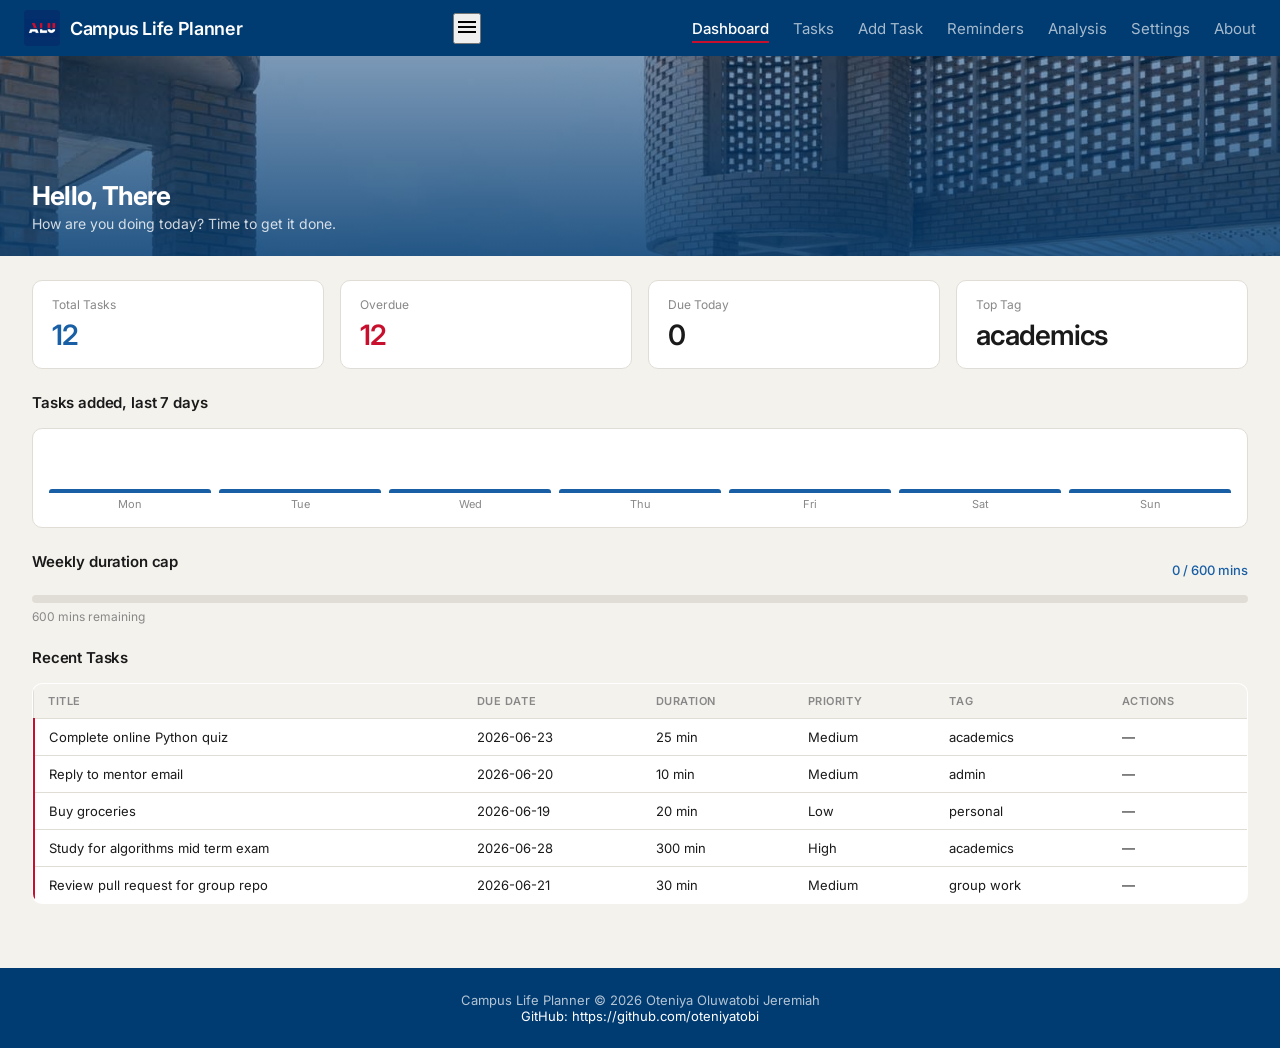
==== commit e17dae41: "final push hopefully" ====
--- a/index.html
+++ b/index.html
@@ -23,6 +23,9 @@
                 <img src="Images/logo.png" alt="ALU logo" class="logo">
                 <span class="nav-title">Campus Life Planner</span>
             </div>
+            <button class="hamburger" id="hamburger-btn" aria-label="Toggle navigation menu">
+                <span class="material-icons">menu</span>
+            </button>
             <ul class="nav-links">
                 <li><a href="#" class="nav-link active" data-page="dashboard">Dashboard</a></li>
                 <li><a href="#" class="nav-link" data-page="tasks">Tasks</a></li>
@@ -398,4 +401,4 @@
     <script type="module" src="Scripts/main.js"></script>
 </body>
 
-</html>
+</html>
--- a/Styles/responsive.css
+++ b/Styles/responsive.css
@@ -70,7 +70,7 @@
   }
 }
 
-/* ===== MOBILE (480px and below) ===== */
+/*MOBILE (480px and below) */
 @media (max-width: 480px) {
 
   .navbar {
@@ -143,6 +143,68 @@
   font-size: 10px;
   padding: 6px 4px;
 }
+.hamburger {
+  display: flex;
+  background: none;
+  border: none;
+  color: #fff;
+  cursor: pointer;
+  padding: 4px;
+}
+
+.nav-links {
+  display: none;
+  flex-direction: column;
+  width: 100%;
+  background: #003B71;
+  padding: 0.5rem 0;
+}
+
+.nav-links.open {
+  display: flex;
+}
+
+.nav-link {
+  padding: 10px 1rem;
+  font-size: 14px;
+  border-bottom: 0.5px solid rgba(255,255,255,0.1);
+}
+
+
+.navbar {
+  position: relative;
+}
+
+.hamburger {
+  display: flex;
+  background: none;
+  border: none;
+  color: #fff;
+  cursor: pointer;
+  padding: 4px;
+  margin-left: auto;
+}
+
+.nav-links {
+  display: none;
+  flex-direction: column;
+  width: 200px;
+  position: absolute;
+  top: 100%;
+  right: 0;
+  left: auto;
+  background: #003B71;
+  padding: 0.5rem 0;
+  z-index: 999;
+  box-shadow: 0 4px 12px rgba(0,0,0,0.2);
+  border-radius: 0 0 8px 8px;
+}
+
+.nav-links.open {
+  display: flex;
+}
+
+.nav-link {
   /* TABLE BECOMES CARDS ON MOBILE */
   .task-table {
     border: none;
@@ -225,4 +287,5 @@
 
 .task-table tbody tr.today-row {
   border-left: 3px solid #185FA5;
+}
 }
